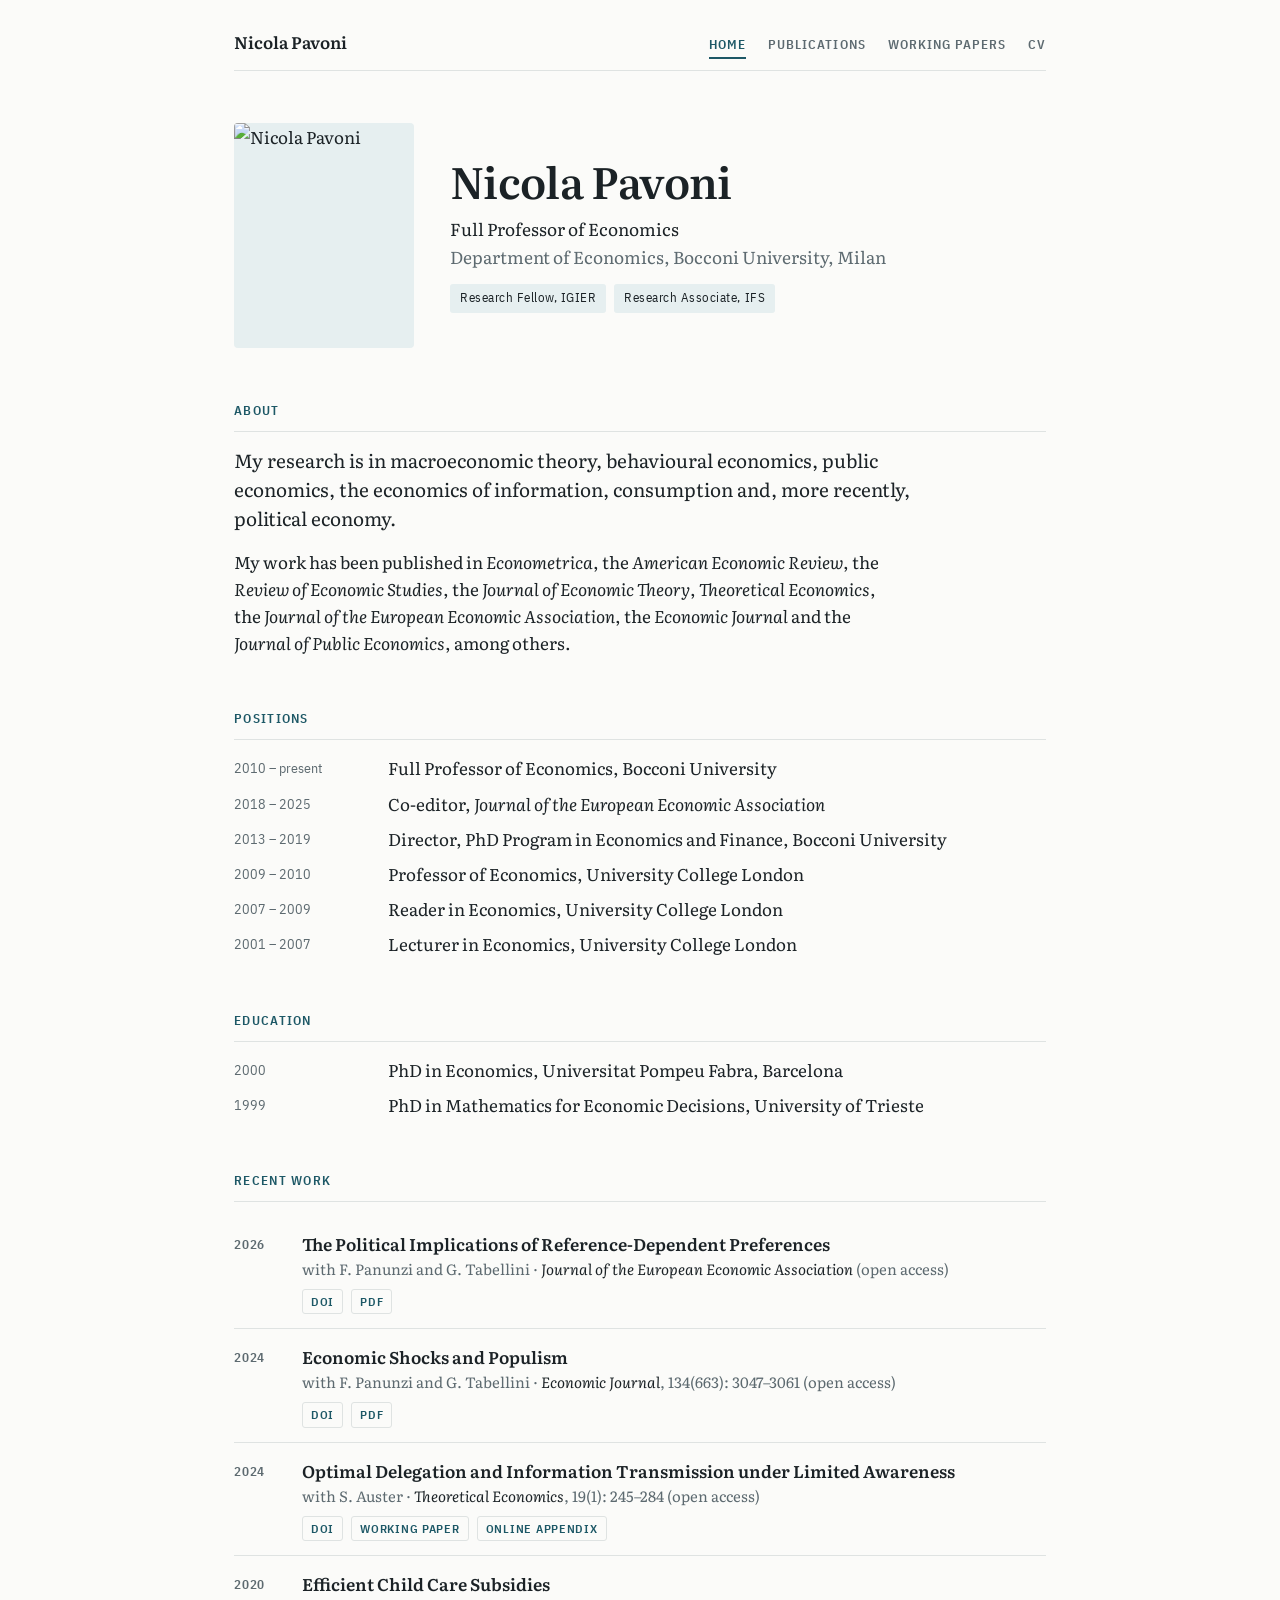
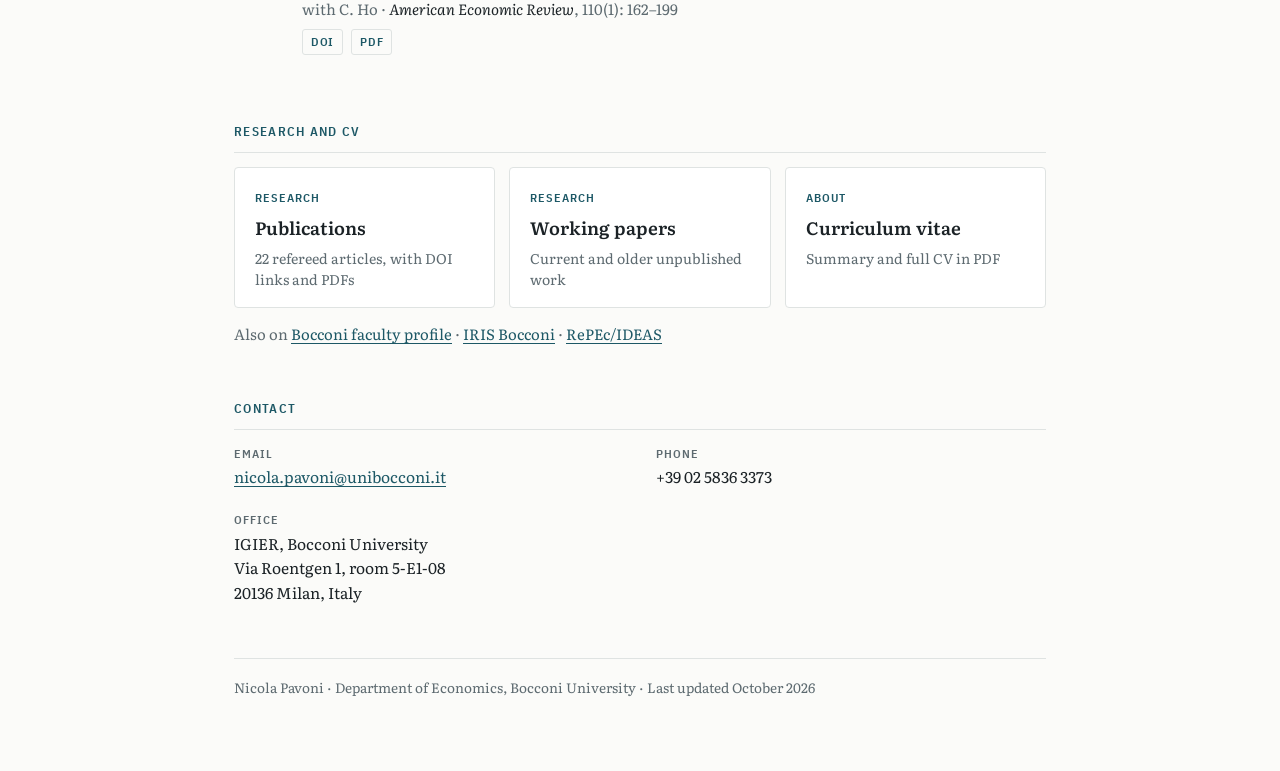
==== index.html @ b5be6375 "Add files via upload" ====
<!doctype html>
<html lang="en">
<head>
<meta charset="utf-8">
<meta name="viewport" content="width=device-width, initial-scale=1, viewport-fit=cover">
<title>Nicola Pavoni</title>
<meta name="description" content="Nicola Pavoni, Full Professor of Economics at Bocconi University.">
<link rel="preconnect" href="https://fonts.googleapis.com">
<link rel="preconnect" href="https://fonts.gstatic.com" crossorigin>
<link rel="stylesheet" href="https://fonts.googleapis.com/css2?family=Literata:ital,opsz,wght@0,7..72,400;0,7..72,600;1,7..72,400&family=IBM+Plex+Sans+Condensed:wght@500;600&display=swap">
<link rel="stylesheet" href="style.css">
</head>
<body>
<div class="page">
  <nav class="topnav" aria-label="Site">
    <a class="name" href="index.html">Nicola Pavoni</a>
    <ul><li><a href="index.html" aria-current="page">Home</a></li><li><a href="publications.html">Publications</a></li><li><a href="working-papers.html">Working papers</a></li><li><a href="cv.html">CV</a></li></ul>
  </nav>
  <header class="hero">
    <img class="portrait" src="foto.jpg" alt="Nicola Pavoni"
         onerror="this.onerror=null;this.src='https://didattica.unibocconi.it/mypage/img/pavoni20111012155831.jpg'">
    <div>
      <h1>Nicola Pavoni</h1>
      <p class="role">Full Professor of Economics<br><span>Department of Economics, Bocconi University, Milan</span></p>
      <ul class="affil" aria-label="Affiliations">
        <li>Research Fellow, IGIER</li>
        <li>Research Associate, IFS</li>
      </ul>
    </div>
  </header>

  <section id="about">
    <h2>About</h2>
    <p class="lede">My research is in macroeconomic theory, behavioural economics, public economics, the economics of information, consumption and, more recently, political economy.</p>
    <p>My work has been published in <em>Econometrica</em>, the <em>American Economic Review</em>, the <em>Review of Economic Studies</em>, the <em>Journal of Economic Theory</em>, <em>Theoretical Economics</em>, the <em>Journal of the European Economic Association</em>, the <em>Economic Journal</em> and the <em>Journal of Public Economics</em>, among others.</p>
  </section>

  <section id="positions">
    <h2>Positions</h2>
    <dl class="rows">
      <dt>2010 – present</dt><dd>Full Professor of Economics, Bocconi University</dd>
      <dt>2018 – 2025</dt><dd>Co-editor, <em>Journal of the European Economic Association</em></dd>
      <dt>2013 – 2019</dt><dd>Director, PhD Program in Economics and Finance, Bocconi University</dd>
      <dt>2009 – 2010</dt><dd>Professor of Economics, University College London</dd>
      <dt>2007 – 2009</dt><dd>Reader in Economics, University College London</dd>
      <dt>2001 – 2007</dt><dd>Lecturer in Economics, University College London</dd>
    </dl>
  </section>

  <section id="education">
    <h2>Education</h2>
    <dl class="rows">
      <dt>2000</dt><dd>PhD in Economics, Universitat Pompeu Fabra, Barcelona</dd>
      <dt>1999</dt><dd>PhD in Mathematics for Economic Decisions, University of Trieste</dd>
    </dl>
  </section>

  <section id="recent">
    <h2>Recent work</h2>
    <ol class="papers">
      <li><span class="yr">2026</span><div><span class="t"><a href="https://doi.org/10.1093/jeea/jvag028">The Political Implications of Reference-Dependent Preferences</a></span><span class="m">with F. Panunzi and G. Tabellini · <em>Journal of the European Economic Association</em> (open access)</span><div class="links"><a href="https://doi.org/10.1093/jeea/jvag028">DOI</a><a href="papers/pavoni_panunzi_tabellini_jeea2026.pdf">PDF</a></div></div></li>
      <li><span class="yr">2024</span><div><span class="t"><a href="https://doi.org/10.1093/ej/ueae042">Economic Shocks and Populism</a></span><span class="m">with F. Panunzi and G. Tabellini · <em>Economic Journal</em>, 134(663): 3047–3061 (open access)</span><div class="links"><a href="https://doi.org/10.1093/ej/ueae042">DOI</a><a href="papers/panunzi_pavoni_tabellini_ej2024.pdf">PDF</a></div></div></li>
      <li><span class="yr">2024</span><div><span class="t"><a href="https://doi.org/10.3982/TE5117">Optimal Delegation and Information Transmission under Limited Awareness</a></span><span class="m">with S. Auster · <em>Theoretical Economics</em>, 19(1): 245–284 (open access)</span><div class="links"><a href="https://doi.org/10.3982/TE5117">DOI</a><a href="https://didattica.unibocconi.it/mypage/upload/50856_20210121_044352_UNAWARENESS-MAIN.PDF">Working paper</a><a href="https://didattica.unibocconi.it/mypage/upload/50856_20210121_044410_ONLINEAPPENDIX.PDF">Online appendix</a></div></div></li>
      <li><span class="yr">2020</span><div><span class="t"><a href="https://doi.org/10.1257/aer.20170581">Efficient Child Care Subsidies</a></span><span class="m">with C. Ho · <em>American Economic Review</em>, 110(1): 162–199</span><div class="links"><a href="https://doi.org/10.1257/aer.20170581">DOI</a><a href="papers/ho_pavoni_aer2020.pdf">PDF</a></div></div></li>
    </ol>
  </section>

  <section id="links">
    <h2>Research and CV</h2>
    <div class="tiles">
      <a class="tile" href="publications.html"><span class="k">Research</span><span class="v">Publications</span><span class="d">22 refereed articles, with DOI links and PDFs</span></a>
      <a class="tile" href="working-papers.html"><span class="k">Research</span><span class="v">Working papers</span><span class="d">Current and older unpublished work</span></a>
      <a class="tile" href="cv.html"><span class="k">About</span><span class="v">Curriculum vitae</span><span class="d">Summary and full CV in PDF</span></a>
    </div>
    <p class="more">Also on <a href="https://www.unibocconi.it/en/faculty/nicola-pavoni">Bocconi faculty profile</a> · <a href="https://iris.unibocconi.it/cris/rp/rp02925">IRIS Bocconi</a> · <a href="https://ideas.repec.org/f/ppa312.html">RePEc/IDEAS</a></p>
  </section>

  <section id="contact">
    <h2>Contact</h2>
    <div class="contact">
      <p><span class="k">Email</span><a href="mailto:nicola.pavoni@unibocconi.it">nicola.pavoni@unibocconi.it</a></p>
      <p><span class="k">Phone</span>+39 02 5836 3373</p>
      <p><span class="k">Office</span>IGIER, Bocconi University<br>Via Roentgen 1, room 5-E1-08<br>20136 Milan, Italy</p>
    </div>
  </section>
  <footer>Nicola Pavoni · Department of Economics, Bocconi University · Last updated October 2026</footer>
</div>
</body>
</html>
---- style.css ----
/* Nicola Pavoni — shared styles.
   Layout: one calm column with a slim top navigation; sections separated by hairlines. */
:root {
  --bg: #fbfbf9;
  --fg: #1b2226;
  --muted: #5d6a70;
  --rule: #dfe3e2;
  --accent: #1d5866;
  --accent-soft: #e6eff0;
  --tile: #ffffff;
  --serif: "Literata", Georgia, "Times New Roman", serif;
  --label: "IBM Plex Sans Condensed", "Arial Narrow", system-ui, sans-serif;
  color-scheme: light;
}
@media (prefers-color-scheme: dark) {
  :root:not([data-theme="light"]) {
    --bg: #121719; --fg: #e3e7e6; --muted: #98a5a9; --rule: #2a3336;
    --accent: #7fc0cc; --accent-soft: #1b2a2e; --tile: #182023; color-scheme: dark;
  }
}
:root[data-theme="dark"] {
  --bg: #121719; --fg: #e3e7e6; --muted: #98a5a9; --rule: #2a3336;
  --accent: #7fc0cc; --accent-soft: #1b2a2e; --tile: #182023; color-scheme: dark;
}

* { box-sizing: border-box; }
body { margin: 0; background: var(--bg); color: var(--fg); font-family: var(--serif); font-size: 17px; line-height: 1.6; }
a { color: var(--accent); text-decoration-thickness: 1px; text-underline-offset: 3px; }
a:hover { text-decoration-thickness: 2px; }
a:focus-visible { outline: 2px solid var(--accent); outline-offset: 3px; border-radius: 2px; }

.page { max-width: 860px; margin: 0 auto; padding-inline: 24px; padding-block: 28px 72px; display: grid; gap: 52px; }

/* Top navigation */
.topnav { display: flex; flex-wrap: wrap; align-items: baseline; justify-content: space-between; gap: 10px 24px; padding-bottom: 14px; border-bottom: 1px solid var(--rule); }
.topnav .name { font-weight: 600; font-size: 1.05rem; color: var(--fg); text-decoration: none; }
.topnav ul { display: flex; flex-wrap: wrap; gap: 6px 22px; list-style: none; margin: 0; padding: 0; }
.topnav ul a { font-family: var(--label); text-transform: uppercase; letter-spacing: 0.08em; font-size: 0.8rem; font-weight: 600; color: var(--muted); text-decoration: none; padding-block: 4px; border-bottom: 2px solid transparent; }
.topnav ul a:hover { color: var(--accent); }
.topnav ul a[aria-current="page"] { color: var(--accent); border-bottom-color: var(--accent); }

/* Home header */
header.hero { display: grid; grid-template-columns: 180px minmax(0, 1fr); gap: 36px; align-items: center; }
.portrait { width: 180px; aspect-ratio: 4 / 5; max-width: 100%; object-fit: cover; object-position: center 30%; border-radius: 4px; background: var(--accent-soft); display: block; }
h1 { font-size: clamp(2rem, 5vw, 2.7rem); line-height: 1.05; font-weight: 600; margin: 0 0 12px; letter-spacing: -0.015em; text-wrap: balance; }
.role { margin: 0; font-size: 1.08rem; }
.role span { color: var(--muted); }
.affil { margin: 14px 0 0; display: flex; flex-wrap: wrap; gap: 8px; padding: 0; list-style: none; }
.affil li { font-family: var(--label); font-size: 0.8rem; letter-spacing: 0.04em; background: var(--accent-soft); padding: 4px 10px; border-radius: 3px; }

/* Inner page title */
.pagehead { display: grid; gap: 8px; }
.pagehead h1 { margin: 0; }
.pagehead p { color: var(--muted); }

/* Sections */
section { display: grid; gap: 14px; }
h2 { font-family: var(--label); text-transform: uppercase; letter-spacing: 0.1em; font-size: 0.82rem; font-weight: 600; color: var(--accent); margin: 0; padding-bottom: 10px; border-bottom: 1px solid var(--rule); }
p { margin: 0; max-width: 66ch; }
.lede { font-size: 1.18rem; line-height: 1.55; }

dl.rows { margin: 0; display: grid; grid-template-columns: 130px minmax(0, 1fr); gap: 8px 24px; }
dl.rows dt { font-family: var(--label); font-size: 0.86rem; color: var(--muted); padding-top: 3px; font-variant-numeric: tabular-nums; }
dl.rows dd { margin: 0; }
dl.rows dd small { color: var(--muted); font-size: 0.9rem; }

/* Paper lists */
ol.papers { list-style: none; margin: 0; padding: 0; }
.papers li { display: grid; grid-template-columns: 52px minmax(0, 1fr); gap: 16px; padding-block: 14px; border-bottom: 1px solid var(--rule); }
.papers li:last-child { border-bottom: 0; }
.yr { font-family: var(--label); font-size: 0.82rem; font-weight: 600; letter-spacing: 0.06em; color: var(--muted); padding-top: 4px; font-variant-numeric: tabular-nums; }
.t { font-weight: 600; display: block; }
.t a { color: var(--fg); text-decoration: none; }
.t a:hover { color: var(--accent); text-decoration: underline; }
.m { color: var(--muted); font-size: 0.93rem; display: block; }
.m em { color: var(--fg); }
.abs { font-size: 0.95rem; margin-top: 8px; max-width: 70ch; }
.links { display: flex; flex-wrap: wrap; gap: 6px 8px; margin-top: 8px; }
.links a { font-family: var(--label); font-size: 0.76rem; font-weight: 600; letter-spacing: 0.06em; text-transform: uppercase; text-decoration: none; color: var(--accent); border: 1px solid var(--rule); border-radius: 3px; padding: 2px 8px; }
.links a:hover { border-color: var(--accent); }
.note { font-size: 0.9rem; color: var(--muted); }

/* Link tiles */
.tiles { display: grid; grid-template-columns: repeat(3, minmax(0, 1fr)); gap: 14px; }
.tile { display: grid; gap: 6px; align-content: start; padding: 20px 20px 18px; background: var(--tile); border: 1px solid var(--rule); border-radius: 4px; text-decoration: none; color: var(--fg); transition: border-color .15s, transform .15s; }
.tile:hover { border-color: var(--accent); transform: translateY(-2px); }
.tile .k { font-family: var(--label); text-transform: uppercase; letter-spacing: 0.08em; font-size: 0.78rem; font-weight: 600; color: var(--accent); }
.tile .v { font-size: 1.12rem; font-weight: 600; }
.tile .d { font-size: 0.88rem; color: var(--muted); line-height: 1.45; }
.more { font-size: 0.93rem; color: var(--muted); }

.btn { justify-self: start; font-family: var(--label); text-transform: uppercase; letter-spacing: 0.08em; font-size: 0.85rem; font-weight: 600; display: inline-block; padding: 10px 18px; border: 1.5px solid var(--accent); color: var(--accent); text-decoration: none; border-radius: 3px; }
.btn:hover { background: var(--accent); color: var(--bg); }

.contact { display: grid; grid-template-columns: repeat(2, minmax(0, 1fr)); gap: 20px 32px; font-size: 0.97rem; }
.contact .k { font-family: var(--label); text-transform: uppercase; letter-spacing: 0.08em; font-size: 0.76rem; font-weight: 600; color: var(--muted); display: block; margin-bottom: 2px; }

footer { color: var(--muted); font-size: 0.85rem; border-top: 1px solid var(--rule); padding-top: 18px; }

@media (prefers-reduced-motion: reduce) { .tile { transition: none; } .tile:hover { transform: none; } }
@media (max-width: 700px) {
  .page { padding-inline: 18px; padding-block: 20px 56px; gap: 40px; }
  header.hero { grid-template-columns: 112px minmax(0, 1fr); gap: 20px; align-items: start; }
  .portrait { width: 112px; }
  .tiles { grid-template-columns: minmax(0, 1fr); }
  .contact { grid-template-columns: minmax(0, 1fr); }
  dl.rows { grid-template-columns: minmax(0, 1fr); gap: 0; }
  dl.rows dd { margin-bottom: 10px; }
}
@media (max-width: 420px) {
  body { font-size: 16px; }
  .papers li { grid-template-columns: minmax(0, 1fr); gap: 2px; }
}
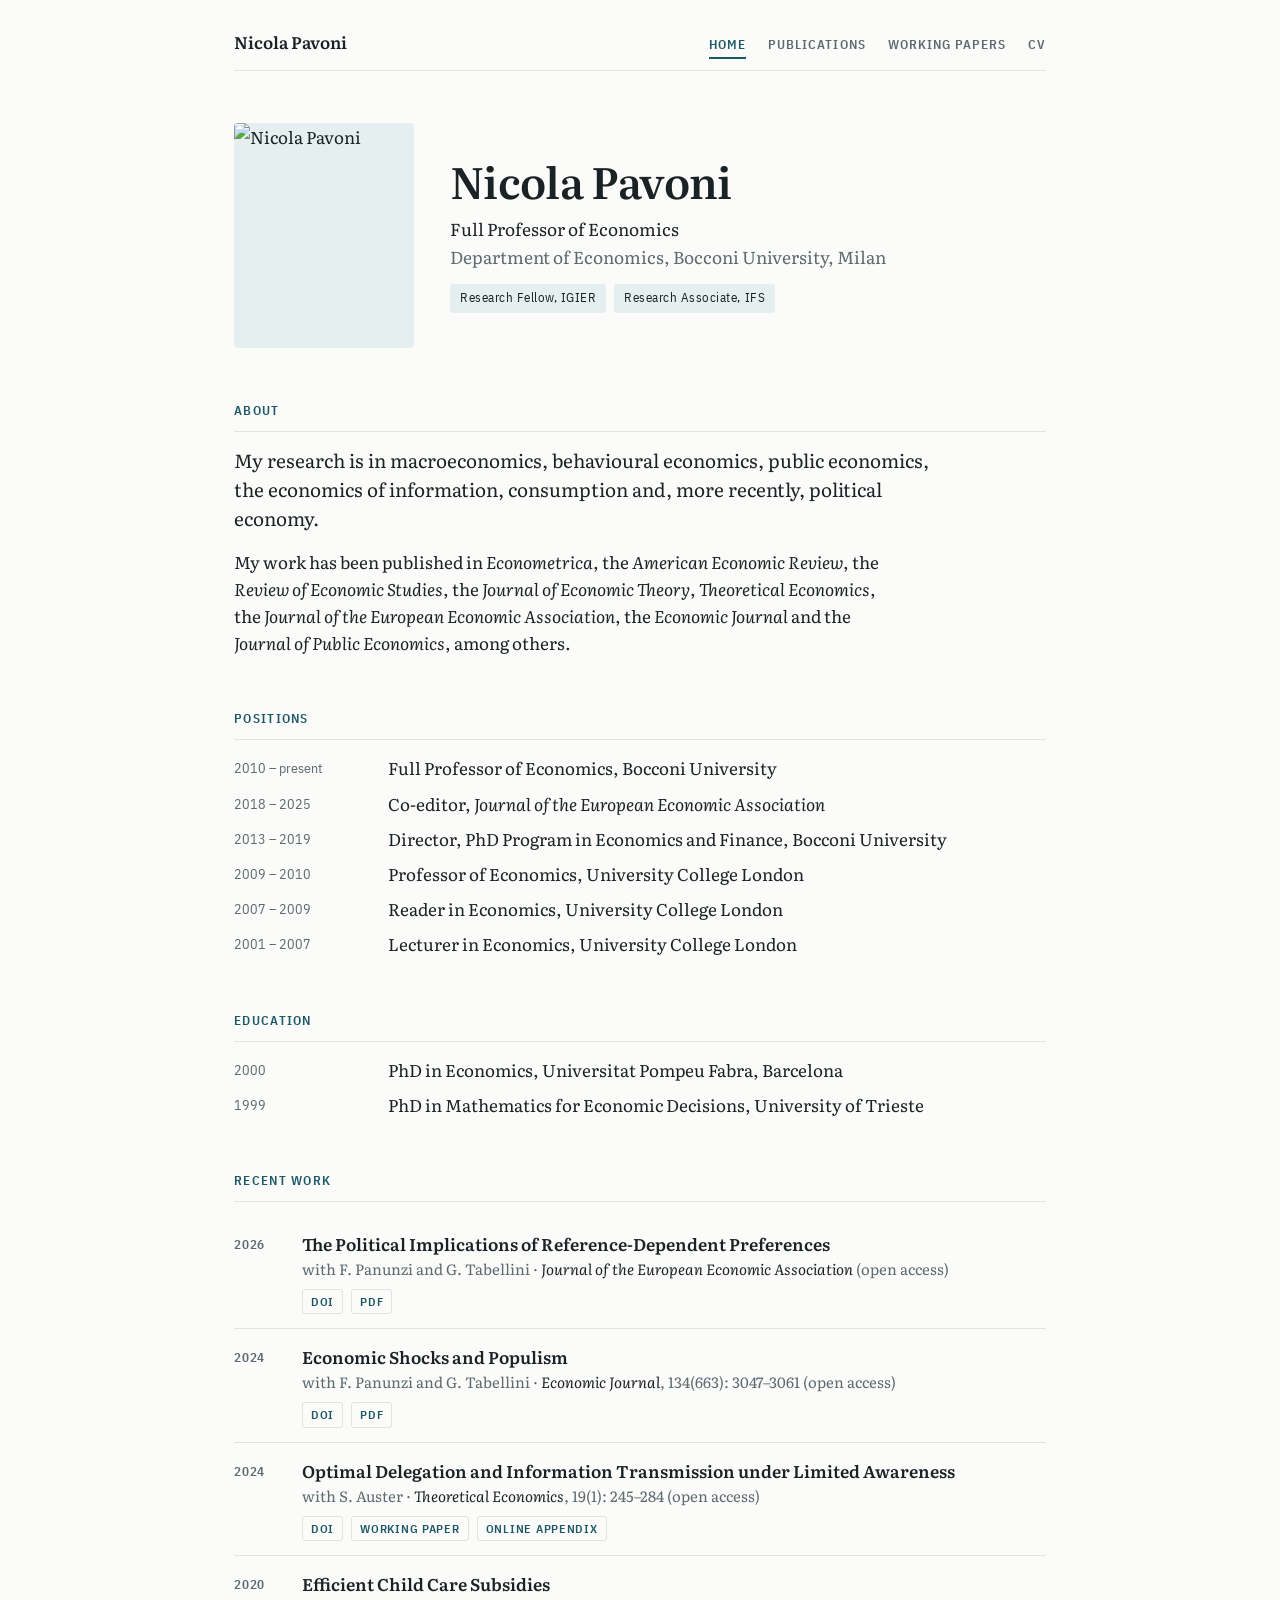
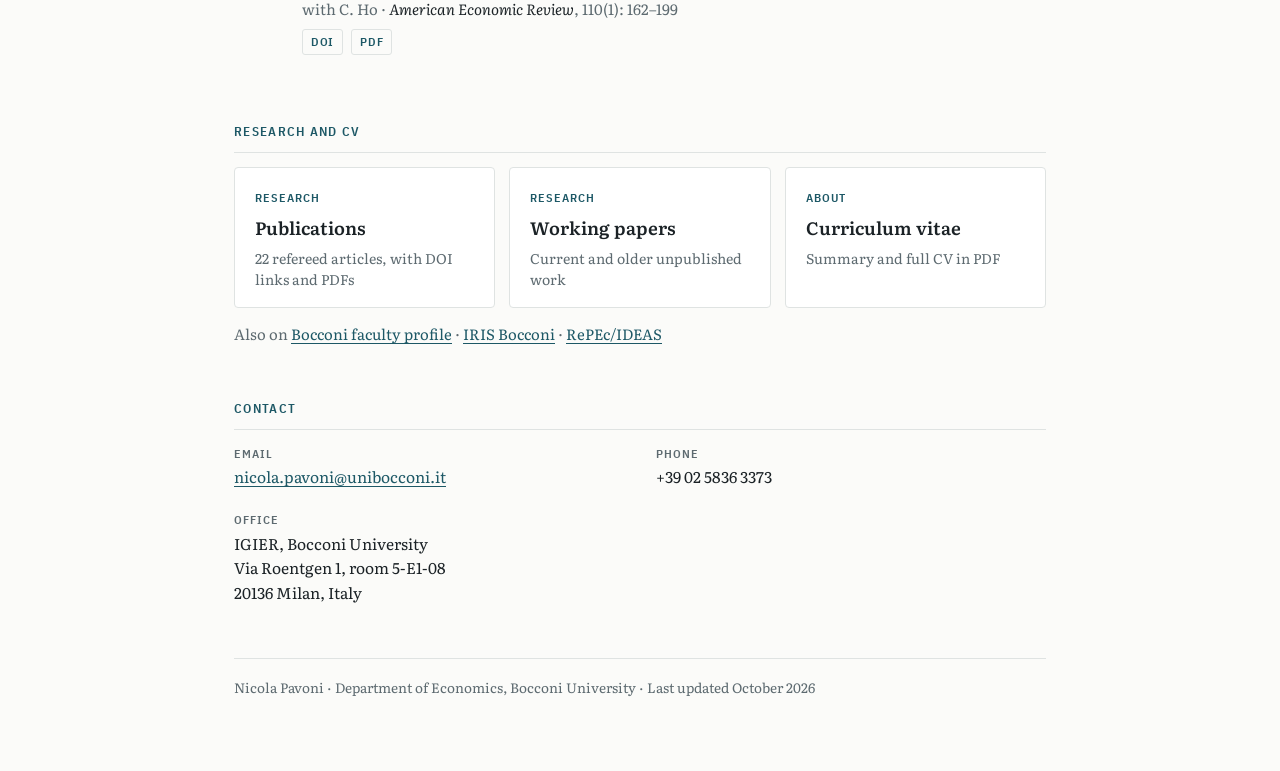
==== commit bc8160ec: "Update index.html" ====
--- a/index.html
+++ b/index.html
@@ -31,7 +31,7 @@
 
   <section id="about">
     <h2>About</h2>
-    <p class="lede">My research is in macroeconomic theory, behavioural economics, public economics, the economics of information, consumption and, more recently, political economy.</p>
+    <p class="lede">My research is in macroeconomics, behavioural economics, public economics, the economics of information, consumption and, more recently, political economy.</p>
     <p>My work has been published in <em>Econometrica</em>, the <em>American Economic Review</em>, the <em>Review of Economic Studies</em>, the <em>Journal of Economic Theory</em>, <em>Theoretical Economics</em>, the <em>Journal of the European Economic Association</em>, the <em>Economic Journal</em> and the <em>Journal of Public Economics</em>, among others.</p>
   </section>
 
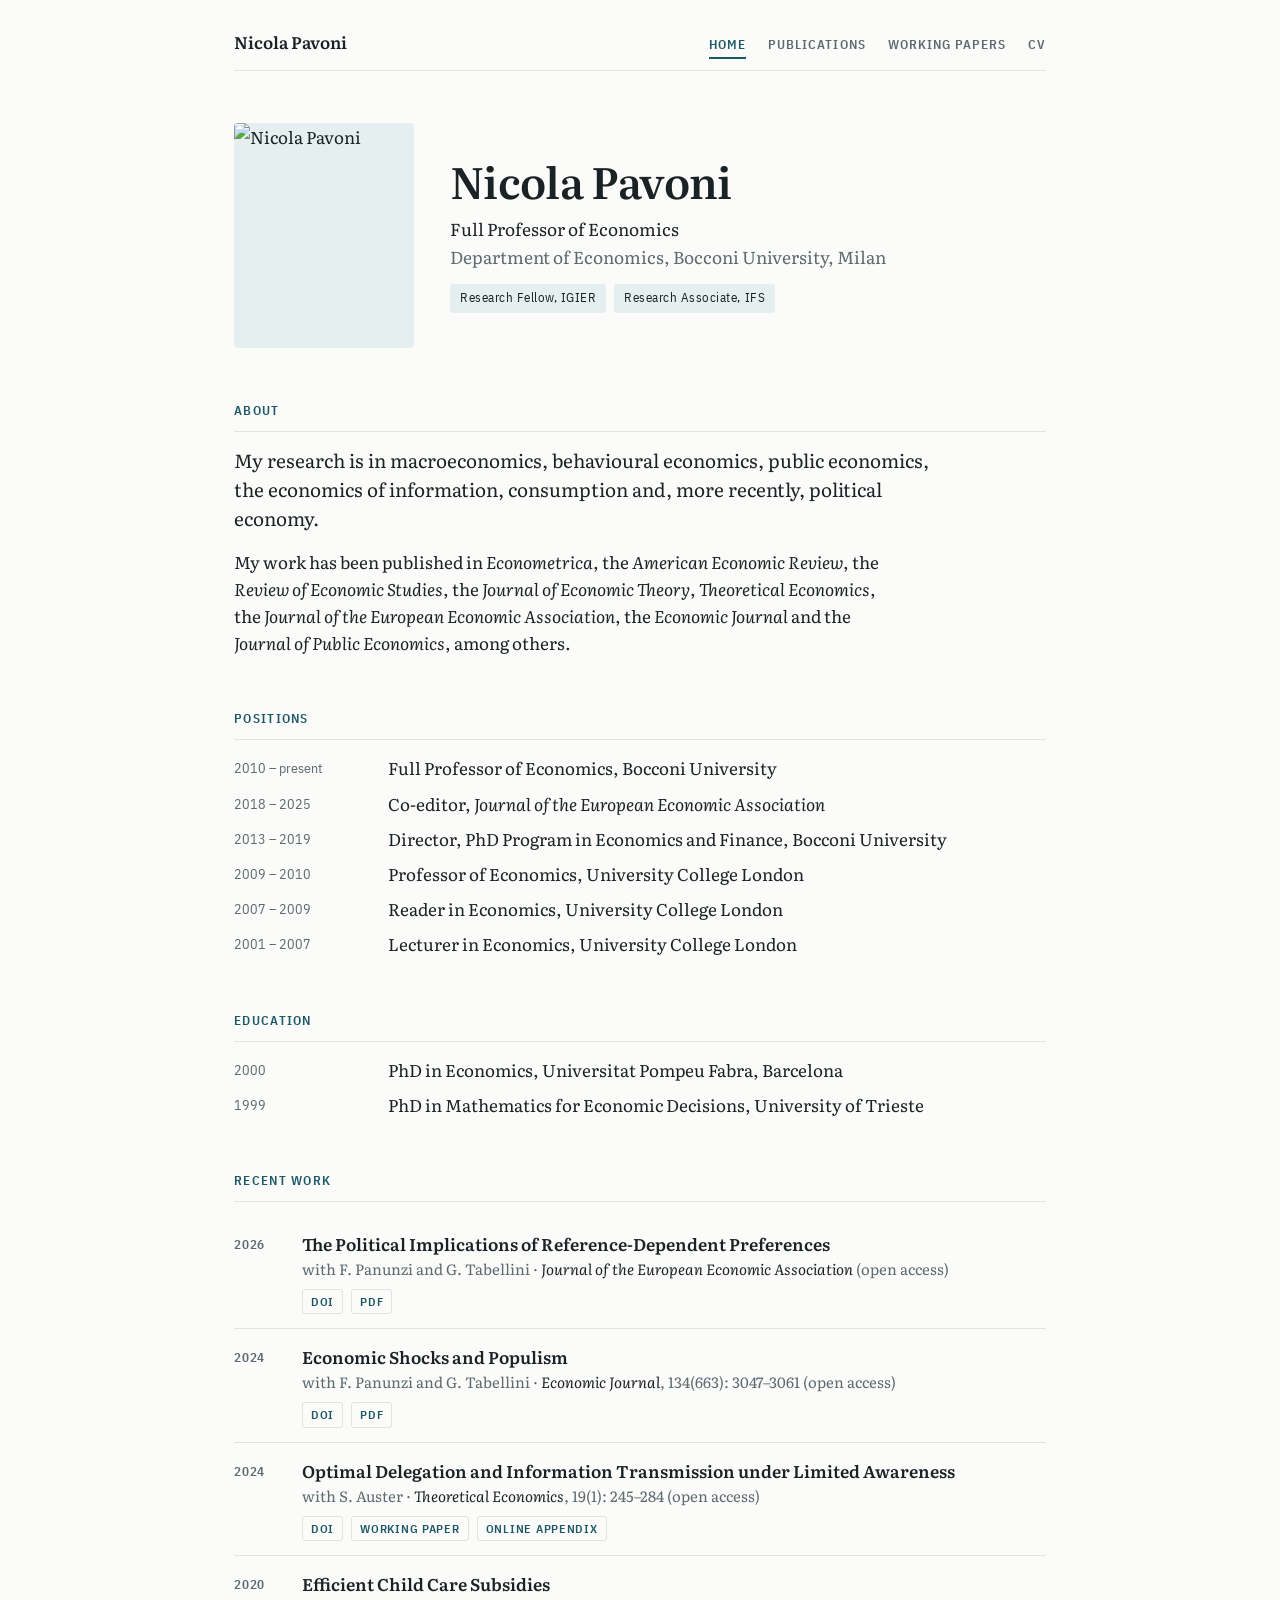
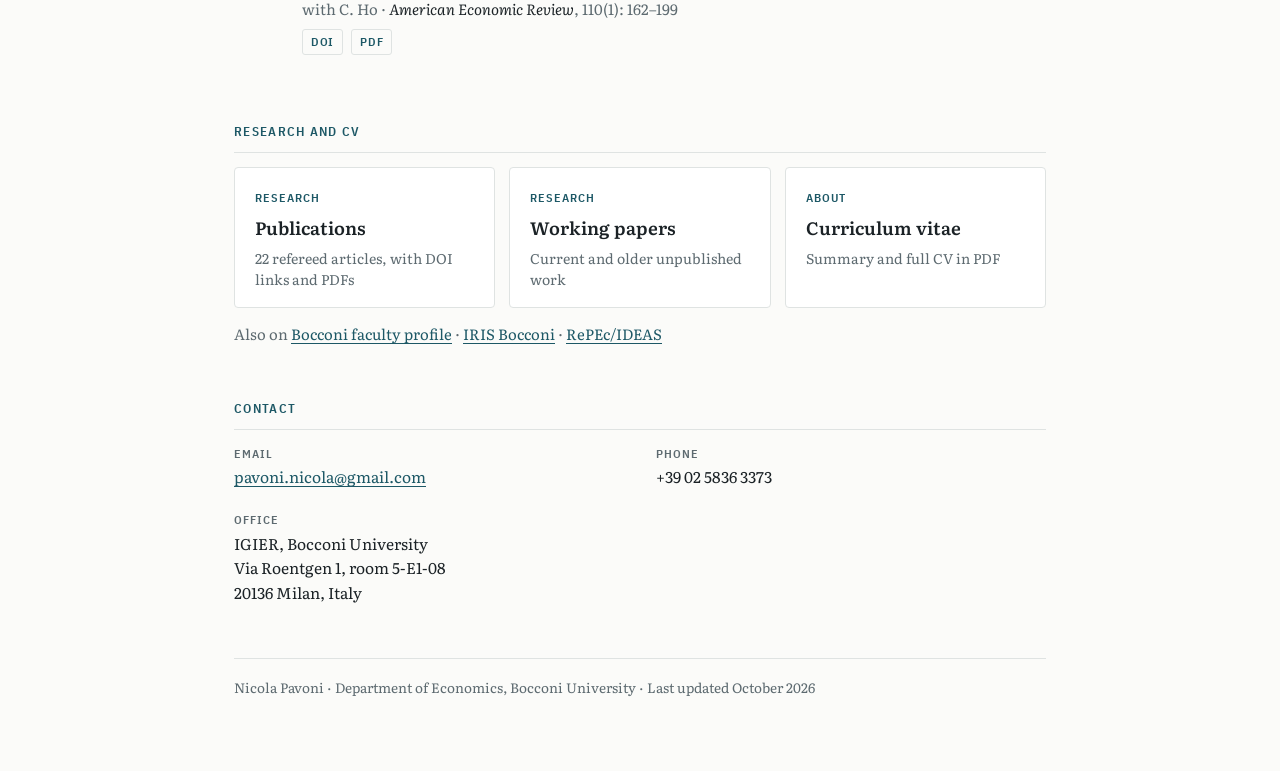
==== commit cfa98d58: "Update index.html" ====
--- a/index.html
+++ b/index.html
@@ -78,7 +78,7 @@
   <section id="contact">
     <h2>Contact</h2>
     <div class="contact">
-      <p><span class="k">Email</span><a href="mailto:nicola.pavoni@unibocconi.it">nicola.pavoni@unibocconi.it</a></p>
+      <p><span class="k">Email</span><a href="mailto:nicola.pavoni@unibocconi.it">pavoni.nicola@gmail.com</a></p>
       <p><span class="k">Phone</span>+39 02 5836 3373</p>
       <p><span class="k">Office</span>IGIER, Bocconi University<br>Via Roentgen 1, room 5-E1-08<br>20136 Milan, Italy</p>
     </div>
